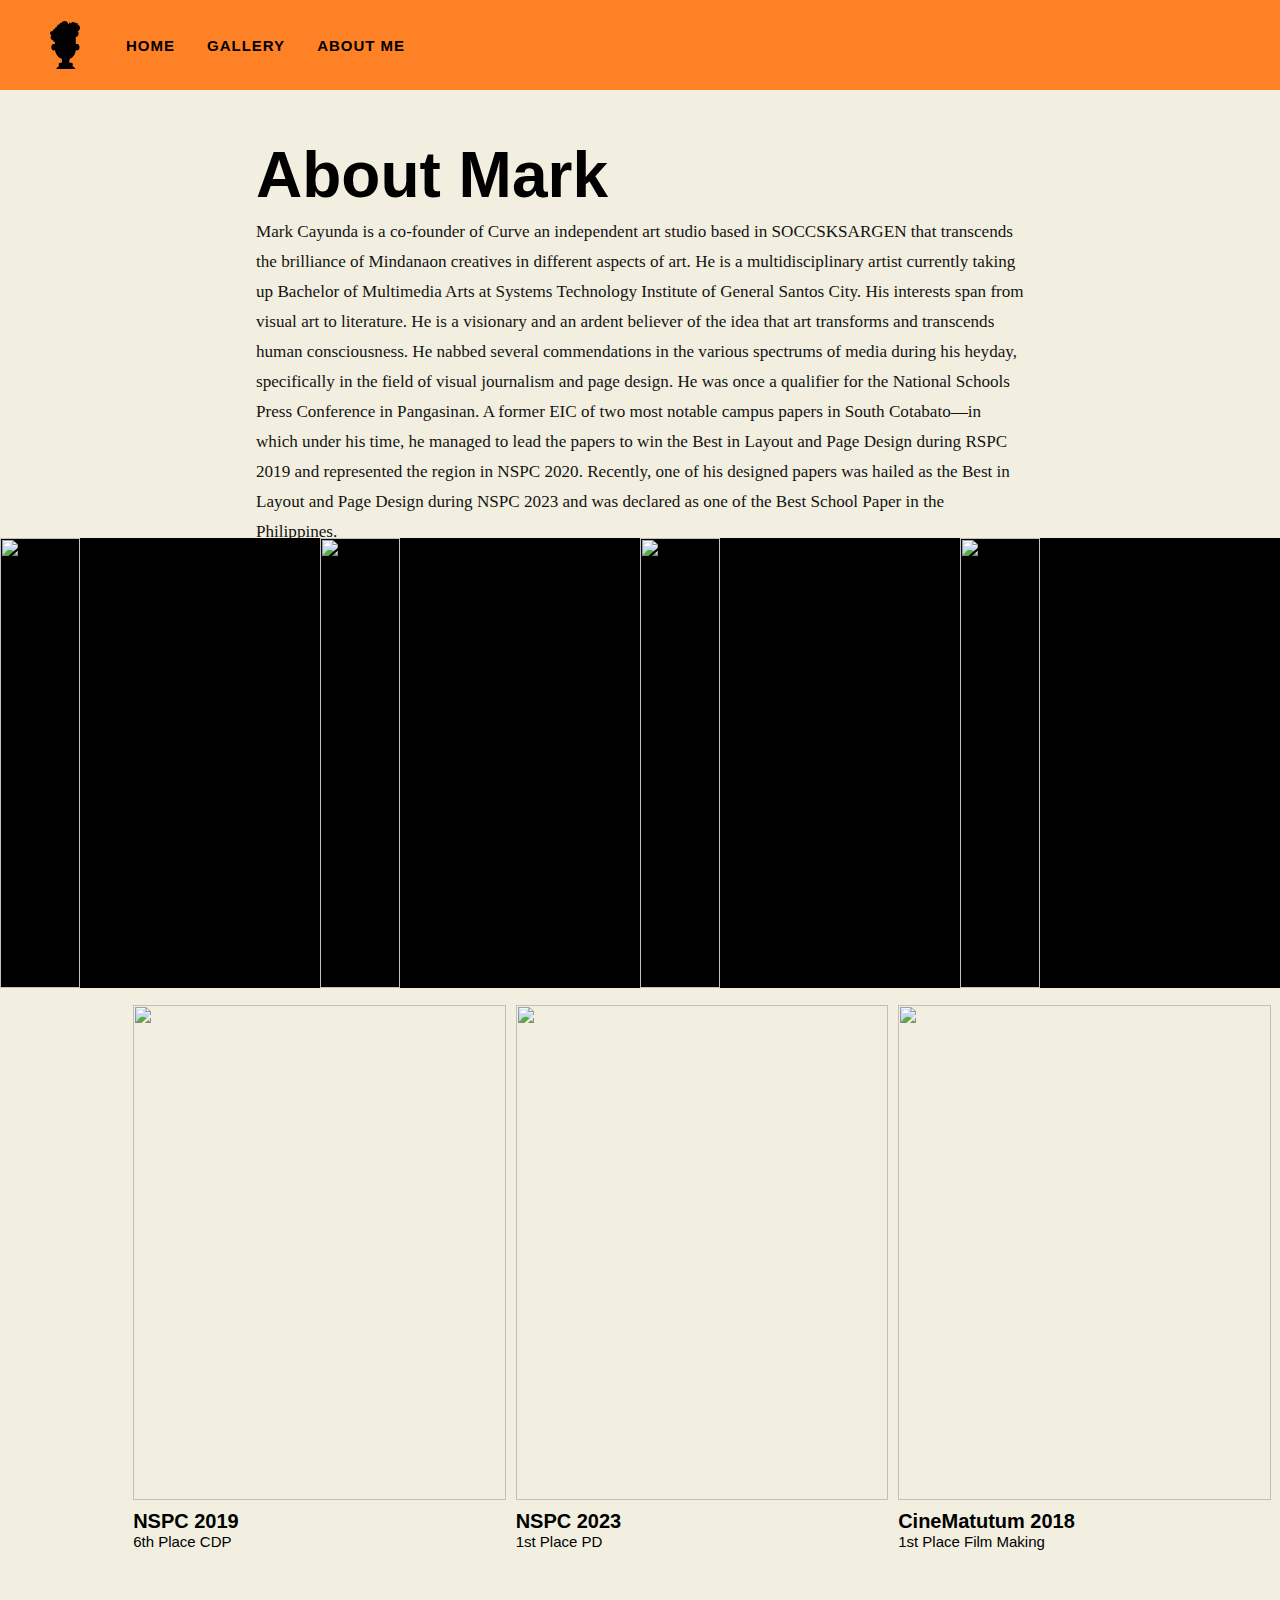
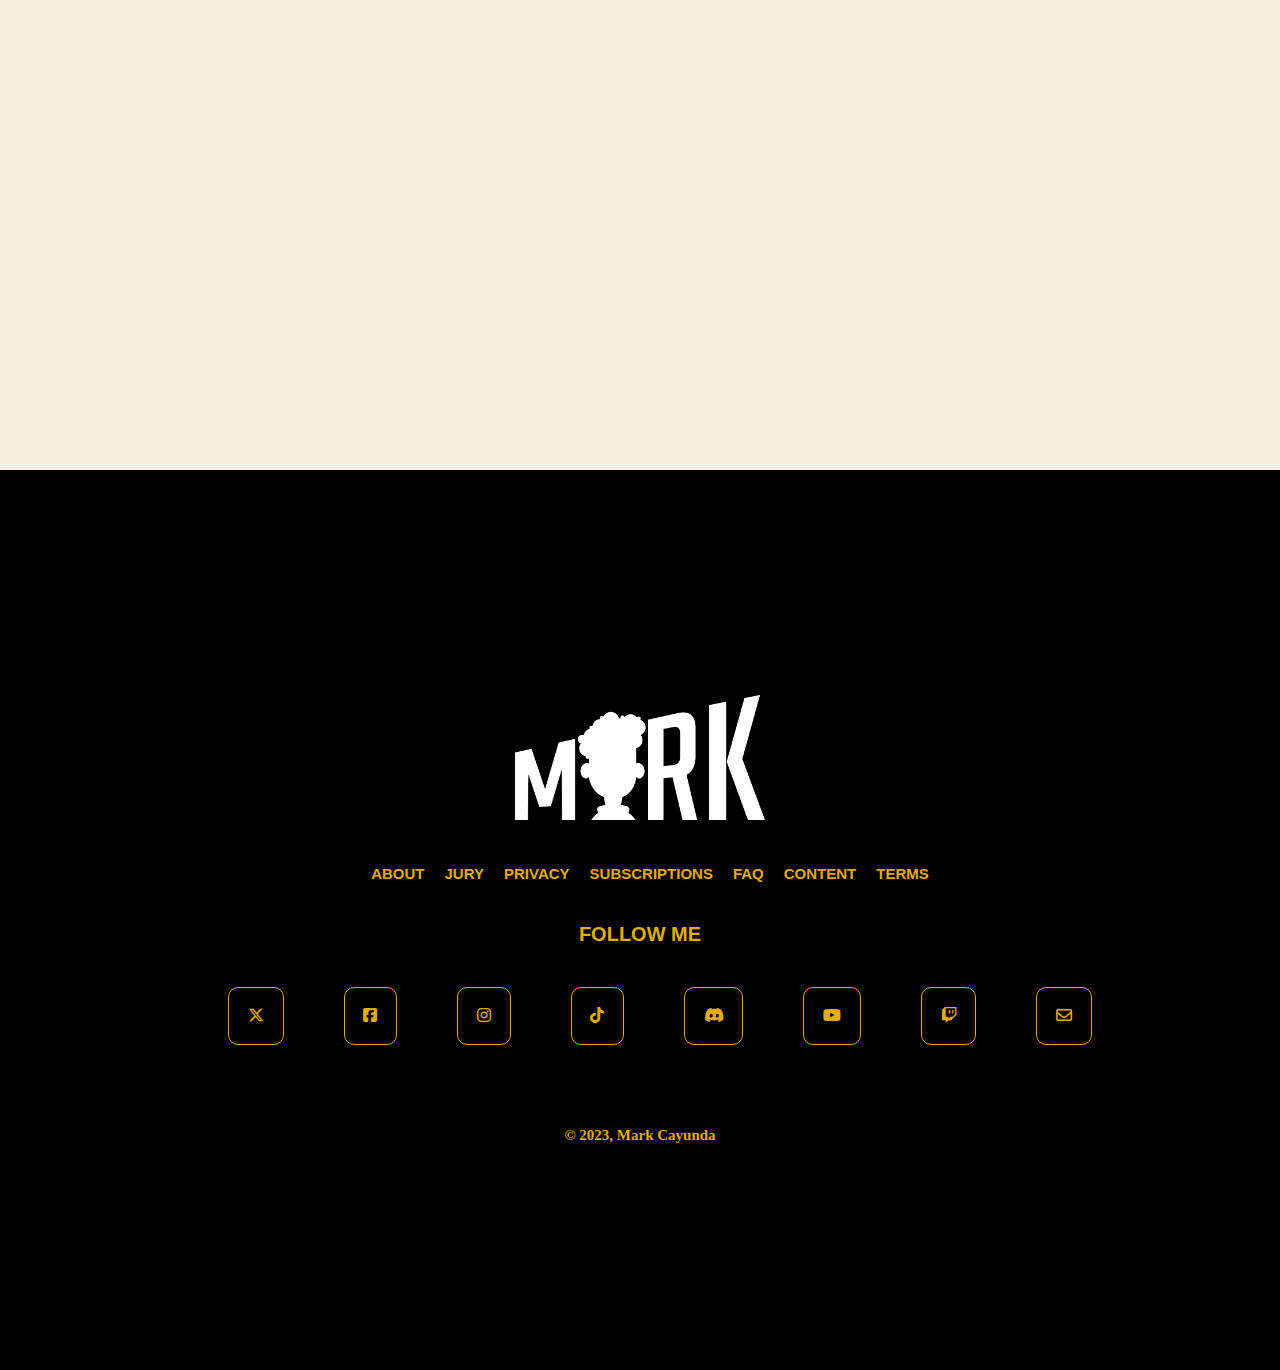
==== about.html @ 711159b0 "Add files via upload" ====
<!DOCTYPE html>
<html lang="en">
<head>
    <meta charset="UTF-8">
    <meta http-equiv="X-UA-Compatible" content="IE=edge">
    <meta name="viewport" content="width=device-width, initial-scale=1.0">
    <title>Mark Cayunda</title>
    <link rel="shortcut icon" type="x-icon" href="Asset 3.png">
    <link rel="stylesheet" href="about.css">
    <link rel="stylesheet" href="https://cdnjs.cloudflare.com/ajax/libs/font-awesome/6.4.2/css/all.min.css">
</head>
<body>
    <div class="bg">
        <div class="navBar">
            <div class="navHolder">
            <img src="30860c37-be19-4e46-a643-91ede0879489.png" alt="Logo" class="Logo">
            <button class="btn1"><a href="index.html">HOME</a></button>
            <button class="btn2"><a href="works.html">GALLERY</a></button>
            <button class="btn3">ABOUT ME</button>
            </div>
        </div>
        <div class="b-content">
            <div class="b-container">
                <div class="b-text">
                    <h1>About Mark</h1>
                    <p>Mark Cayunda is a co-founder of Curve an independent art studio based in SOCCSKSARGEN that transcends the brilliance of 
                        Mindanaon creatives in different aspects of art. He is a multidisciplinary artist 
                        currently taking up Bachelor of Multimedia Arts at Systems Technology Institute of
                         General Santos City. His interests span from visual art to literature. He is a 
                         visionary and an ardent believer of the idea that art transforms and transcends 
                         human consciousness.  He nabbed several commendations in the various spectrums of 
                        media during his heyday, specifically in the field of visual journalism and page 
                        design. He was once a qualifier for the National Schools Press Conference in 
                        Pangasinan. A former EIC of two most notable campus papers in South Cotabato—in which 
                        under his time, he managed to lead the papers to win the Best in Layout and Page Design
                         during RSPC 2019 and represented the region in NSPC 2020. Recently, one of his 
                         designed papers was hailed as the Best in Layout and Page Design during NSPC 2023 and 
                         was declared as one of the Best School Paper in the Philippines.</p>
                    <div class="awards">
                        <h1>Awards</h1>
                        <div class="c-sqr">
                            <div class="tab">
                                <img src="mark7.jpeg" alt="">
                                <h1>NSPC 2019</h1>
                                <h3>6th Place CDP</h3>
                            </div>
                            <div class="tab">
                                <img src="mark8.jpeg" alt="">
                                <h1>NSPC 2023</h1>
                                <h3>1st Place PD</h3>
                            </div>
                            <div class="tab">
                                <img src="mark9.jpeg" alt="">
                                <h1>CineMatutum 2018</h1>
                                <h3>1st Place Film Making</h3>
                            </div>
                            <div class="tab">
                                <img src="mark10.png" alt="">
                                <h1>BDCP 2020</h1>
                                <h3>3rd Place IGFX Making</h3>
                            </div>
                        </div>
                    </div>
                </div>                   
            </div>
            <div class="photos">
                <img src="mark6.png" alt="">
                <img src="mark.jpg" alt="">
                <img src="Mark2.jpg" alt="">
                <img src="mark5.JPG" alt="">
            </div>
        </div>
        <div class="ref">
            <div class="cright">
                <div class="cimg">
                    <img src="Asset 1.png" alt="logo">
                </div>
                <div class="cli">
                    <ul>
                        <li>ABOUT</li>
                        <li>JURY</li>
                        <li>PRIVACY</li>
                        <li>SUBSCRIPTIONS</li>
                        <li>FAQ</li>
                        <li>CONTENT</li>
                        <li>TERMS</li>
                    </ul>
                </div>
                <div class="socmed">
                    <h1>FOLLOW ME</h1>
                    <div class="socapp">
                        <ul>
                            <li><i class="fa-brands fa-x-twitter"></i></li>
                            <li><i class="fa-brands fa-square-facebook"></i></li>
                            <li><i class="fa-brands fa-instagram"></i></li>
                            <li><i class="fa-brands fa-tiktok"></i></li>
                            <li><i class="fa-brands fa-discord"></i></li>
                            <li><i class="fa-brands fa-youtube"></i></li>
                            <li><i class="fa-brands fa-twitch"></i></li>
                            <li><i class="fa-regular fa-envelope"></i></li>
                        </ul>
                    </div>
                </div>
                <div class="cp">
                    <h1>© 2023, Mark Cayunda</h1>
                </div>
            </div>
        </div>
    </div>
</body>
</html>
---- about.css ----
*{
    margin: 0;
}
@font-face {
    font-family: 'Circular';
    src: url('CircularStd-Black.otf') format('otf');
}
@font-face {
    font-family: 'Merry';
    src: url('Merriweather-Light.ttf') format('tff');
}
.bg{
    width: 100%;
    height: 100vh;
}
.navBar{
    width: 100%;
    height: 90px;
    background-color: #ff8125;
    display:flex;
    align-items: center;
    position:fixed;
    z-index: 2;
}
.navHolder{
    display: flex;
    align-items:center;
    margin: 40px;
}
.navHolder img,button{
    margin: 10px;
}
.navHolder .btn1,.btn2,.btn3,.btn4,.btn5,.btn6{
    border: none;
    background-color: transparent;
    font-size:15px;
    font-weight: bolder;
    font-family: Arial, Helvetica, sans-serif;
}
button{
    cursor: pointer;
    letter-spacing: 1px;
}
.navHolder a{
    text-decoration: none;
    color: black;
}
.navBar img{
    width: 30px;
    margin-right: 30px;
}
.b-content{
    width: 100%;
    height: 230vh;
    background-color: #f2efe0;
    display: flex;
    justify-content: center;
}
.b-container{
    width: 60%;
    height: 150vh;
    position: relative;
    background-color: #f2efe0;
}
.b-text{
    width: 100%;
    padding-top: 18%;
}
.b-text h1{
    margin-bottom: 5px;
    font-size: 400%;
    font-family: 'Circular', sans-serif;
}
.b-text p{
    font-family: 'Merry';
    font-size: 107%;
    line-height: 30px;
    color: rgb(19, 19, 19);
}
.photos{
    width: 100%;
    height: 50%;
    margin-top: 42%;
    display: flex;
    background-color: black;
    position: absolute;
}
.photos img{
    width: 25%;
    height: 100%;
    clip: rect(0, 1200px, 1200px, 0);
}
.awards{
    margin-top: 50%;
    width: 170vh;
    position: relative;
    right: 16%;
}
.awards h1{
    font-size: 370%;
    font-family: 'Circular', sans-serif;
}
.c-sqr{
    width: 100%;
    height: 60vh;
    display: flex;
}
.c-sqr div{
    width: 25%;
    height: 55vh;
    margin-right: 10px;
}
.tab h1{
    font-size: 20px;
    font-family: 'Circular', sans-serif;
    font-weight: bold;
}
.tab h3{
    font-size: 15px;
    font-family: 'Merry', sans-serif;
    position: relative;
    bottom: 5px;
    font-weight: lighter;
}
.tab img{
    width: 100%;
    height: 55vh;
    margin-bottom: 10px;
}
.ref{
    width: 100%;
    height: 100vh;
    display: flex;
    justify-content: center;
    align-items: center;
    background-color: black;
}
.cright{
    width: 80%;
    height: 50vh;
}
.cimg{
    display: flex;
    justify-content: center;
    padding-bottom: 2%;
}
.cright img{
    width: 250px;
    height: 125px;
    margin-bottom: 25px;
}
.cli ul li{
    color: #E1AD01;
    font-family: Arial, Helvetica, sans-serif;
    list-style-type: none;
    margin-right: 20px;
    font-size: 15px;
    font-weight: bold;
    cursor: pointer;
    transition: 0.3s;
}
.cli ul li:hover{
    color: rgb(255, 193, 78);
}
.cli ul{
    display: flex;
    justify-content: center;
}
.socmed h1{
    color: #E1AD01;
    display: flex;
    justify-content: center;
    margin: 4% 0;
    font-family: Arial, Helvetica, sans-serif;
    font-size: 20px;
}
.socapp{
    display: flex;
    justify-content: center;
}
.socapp ul{
    display: flex;
    justify-content: center;
}
.socapp ul li{
    color: #E1AD01;
    font-family: Arial, Helvetica, sans-serif;
    list-style-type: none;
    margin: 0 30px;
    font-size: 100%;
    padding: 3%;
    cursor: pointer;
    border-style: solid;
    border-color: #E1AD01;
    border-width: 1px;
    border-radius: 10px;
    transition: 0.3s;
}
.socapp ul li:hover{
    background-color: #E1AD01;
    color: black;
}
.cp h1{
    color: #E1AD01;
    justify-content: center;
    display: flex;
    font-size: 15px;
    margin-top: 8%;
}
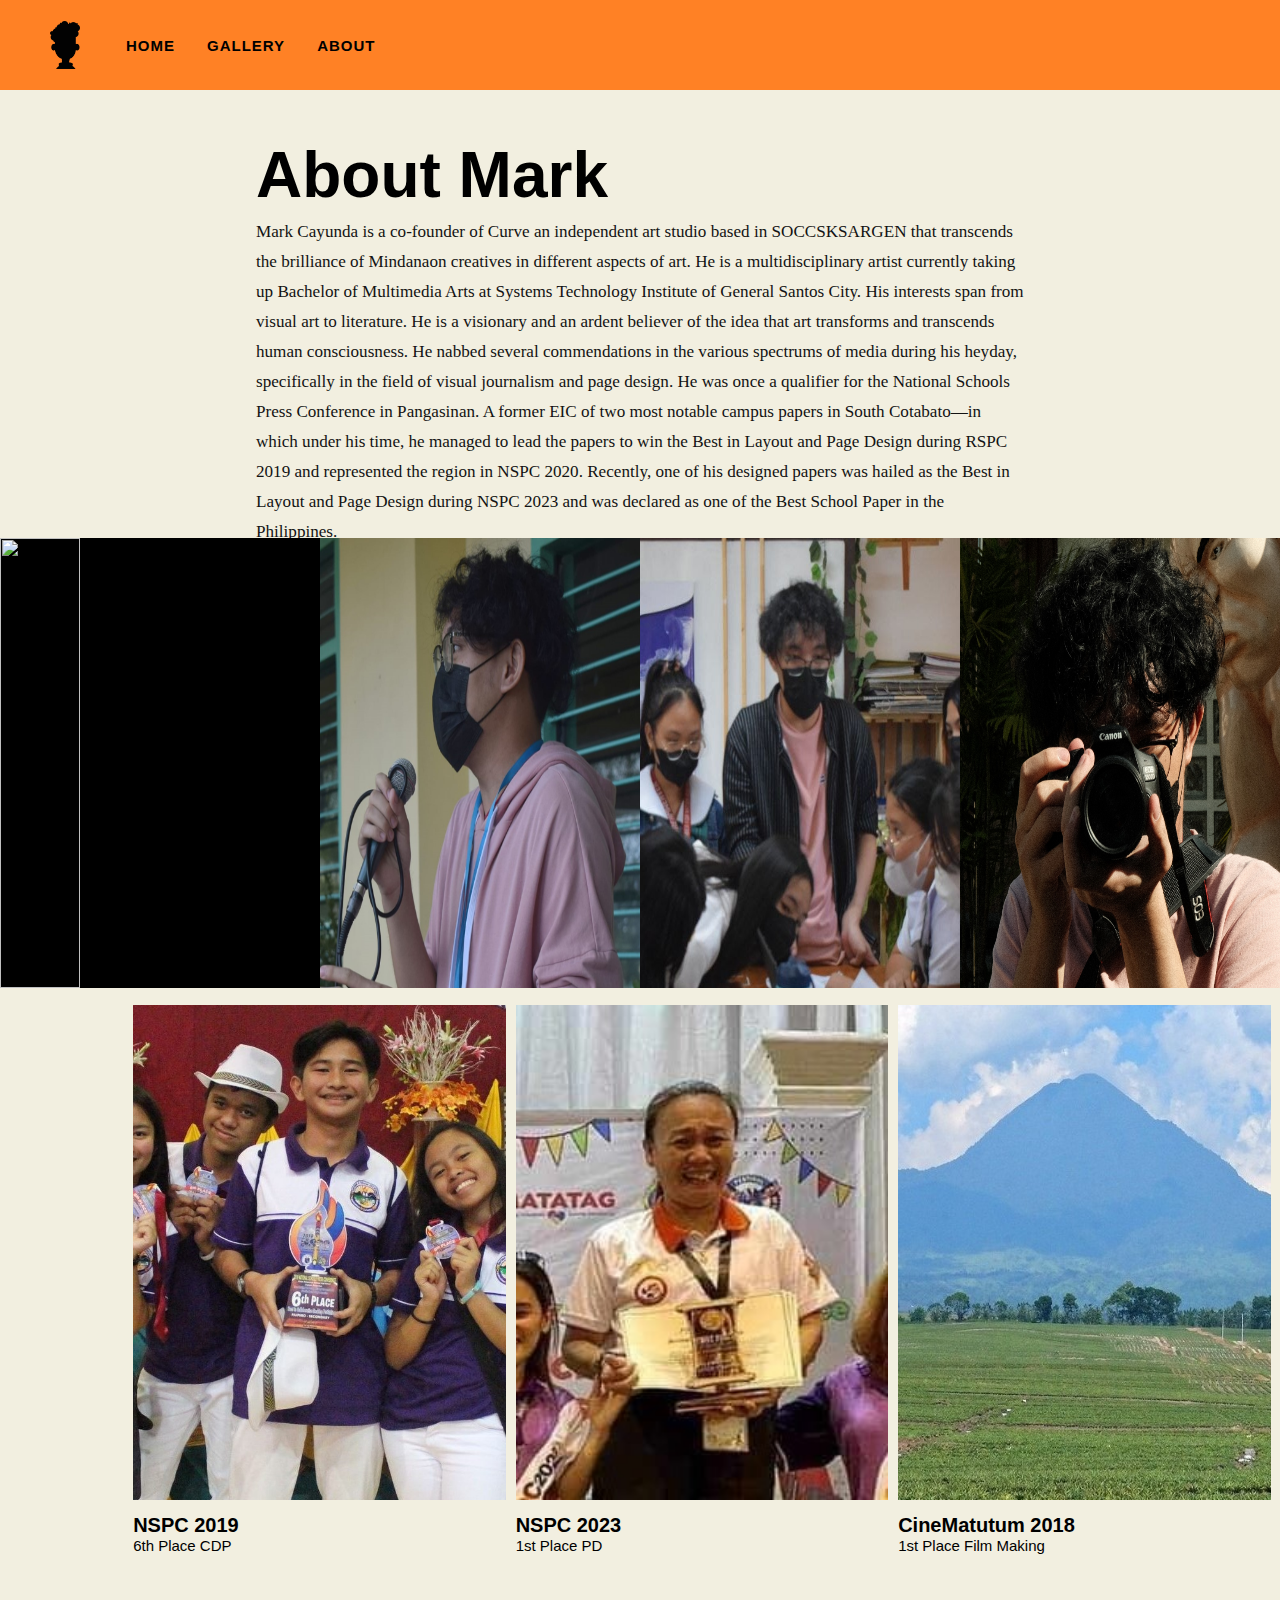
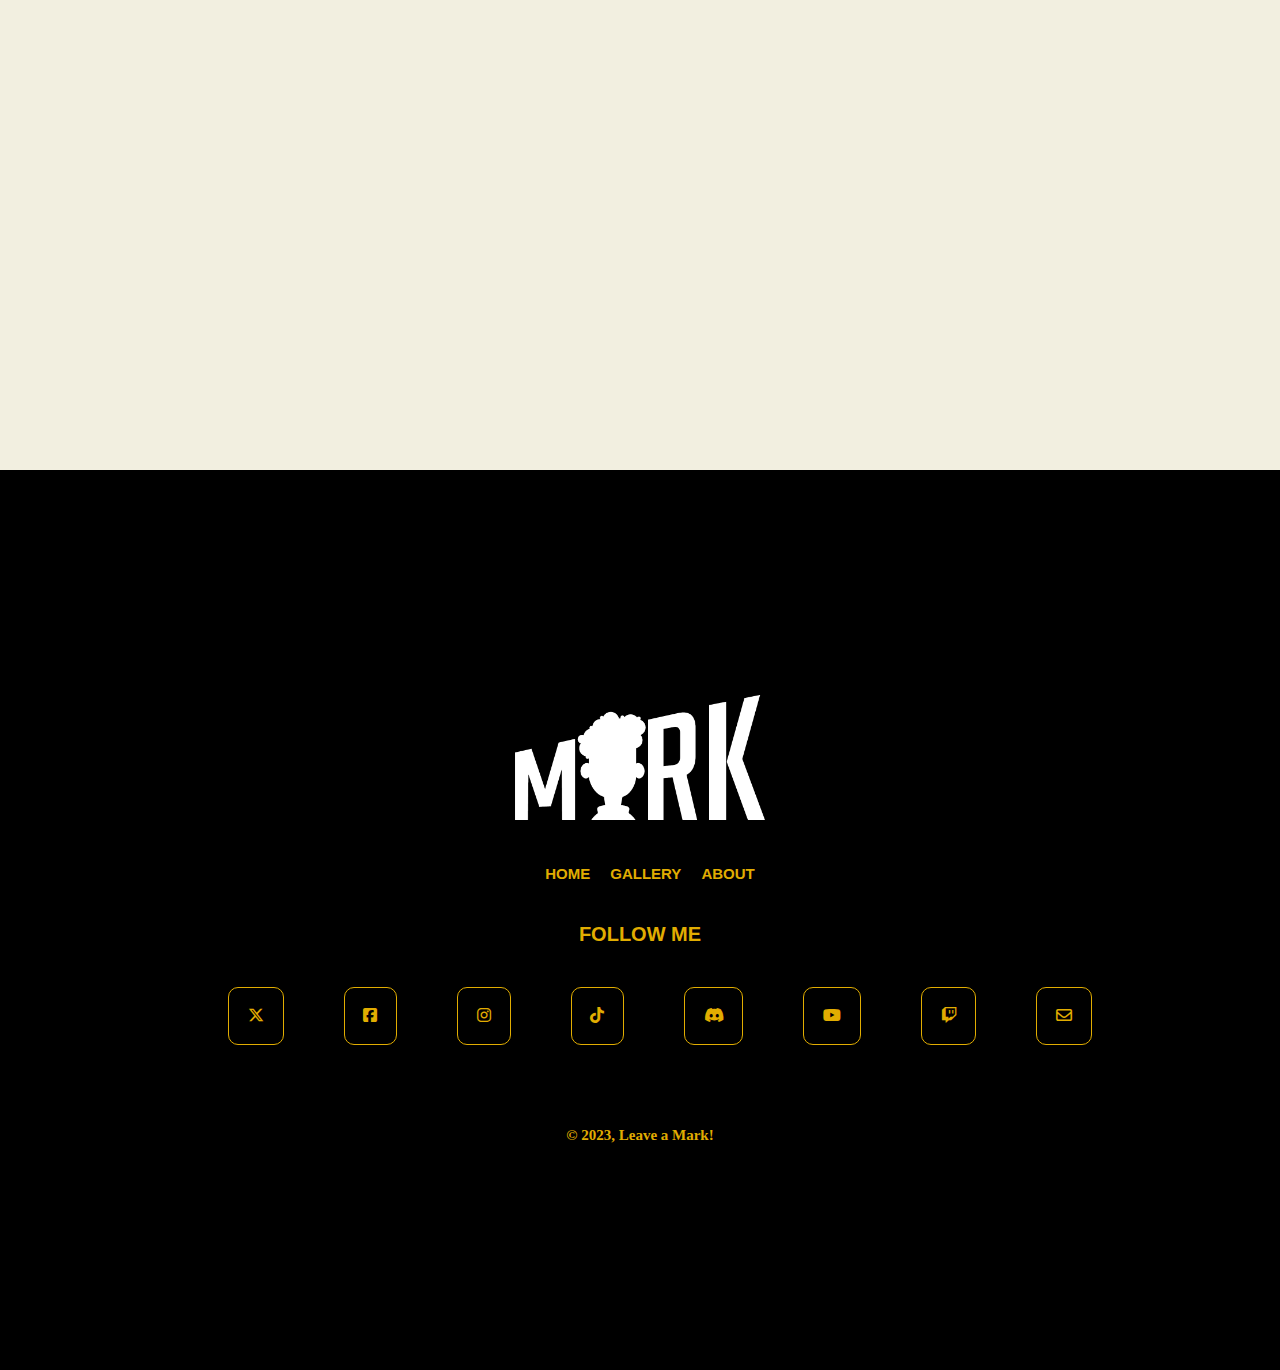
==== commit c85700c1: "Update about.html" ====
--- a/about.html
+++ b/about.html
@@ -16,7 +16,7 @@
             <img src="30860c37-be19-4e46-a643-91ede0879489.png" alt="Logo" class="Logo">
             <button class="btn1"><a href="index.html">HOME</a></button>
             <button class="btn2"><a href="works.html">GALLERY</a></button>
-            <button class="btn3">ABOUT ME</button>
+            <button class="btn3">ABOUT</button>
             </div>
         </div>
         <div class="b-content">
@@ -77,13 +77,9 @@
                 </div>
                 <div class="cli">
                     <ul>
+                        <li>HOME</li>
+                        <li>GALLERY</li>
                         <li>ABOUT</li>
-                        <li>JURY</li>
-                        <li>PRIVACY</li>
-                        <li>SUBSCRIPTIONS</li>
-                        <li>FAQ</li>
-                        <li>CONTENT</li>
-                        <li>TERMS</li>
                     </ul>
                 </div>
                 <div class="socmed">
@@ -102,10 +98,10 @@
                     </div>
                 </div>
                 <div class="cp">
-                    <h1>© 2023, Mark Cayunda</h1>
+                    <h1>© 2023, Leave a Mark!</h1>
                 </div>
             </div>
         </div>
     </div>
 </body>
-</html>+</html>
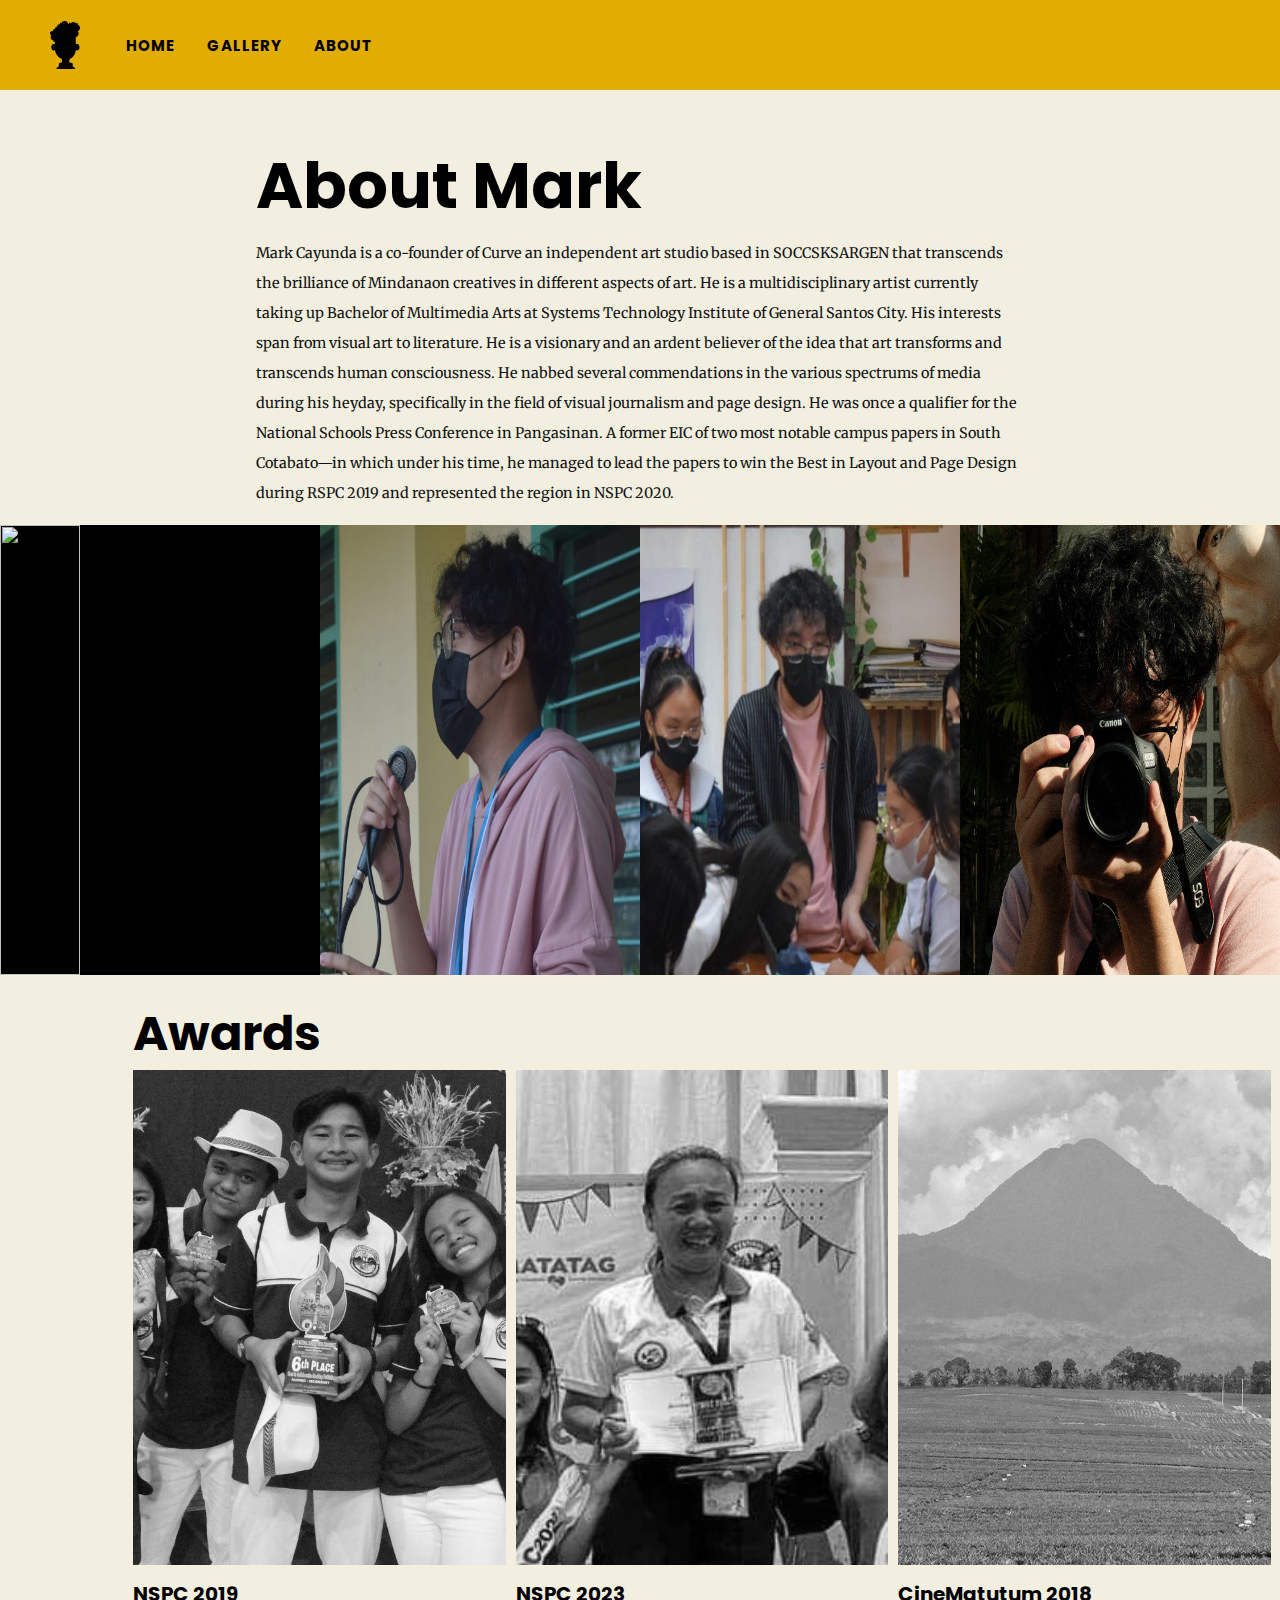
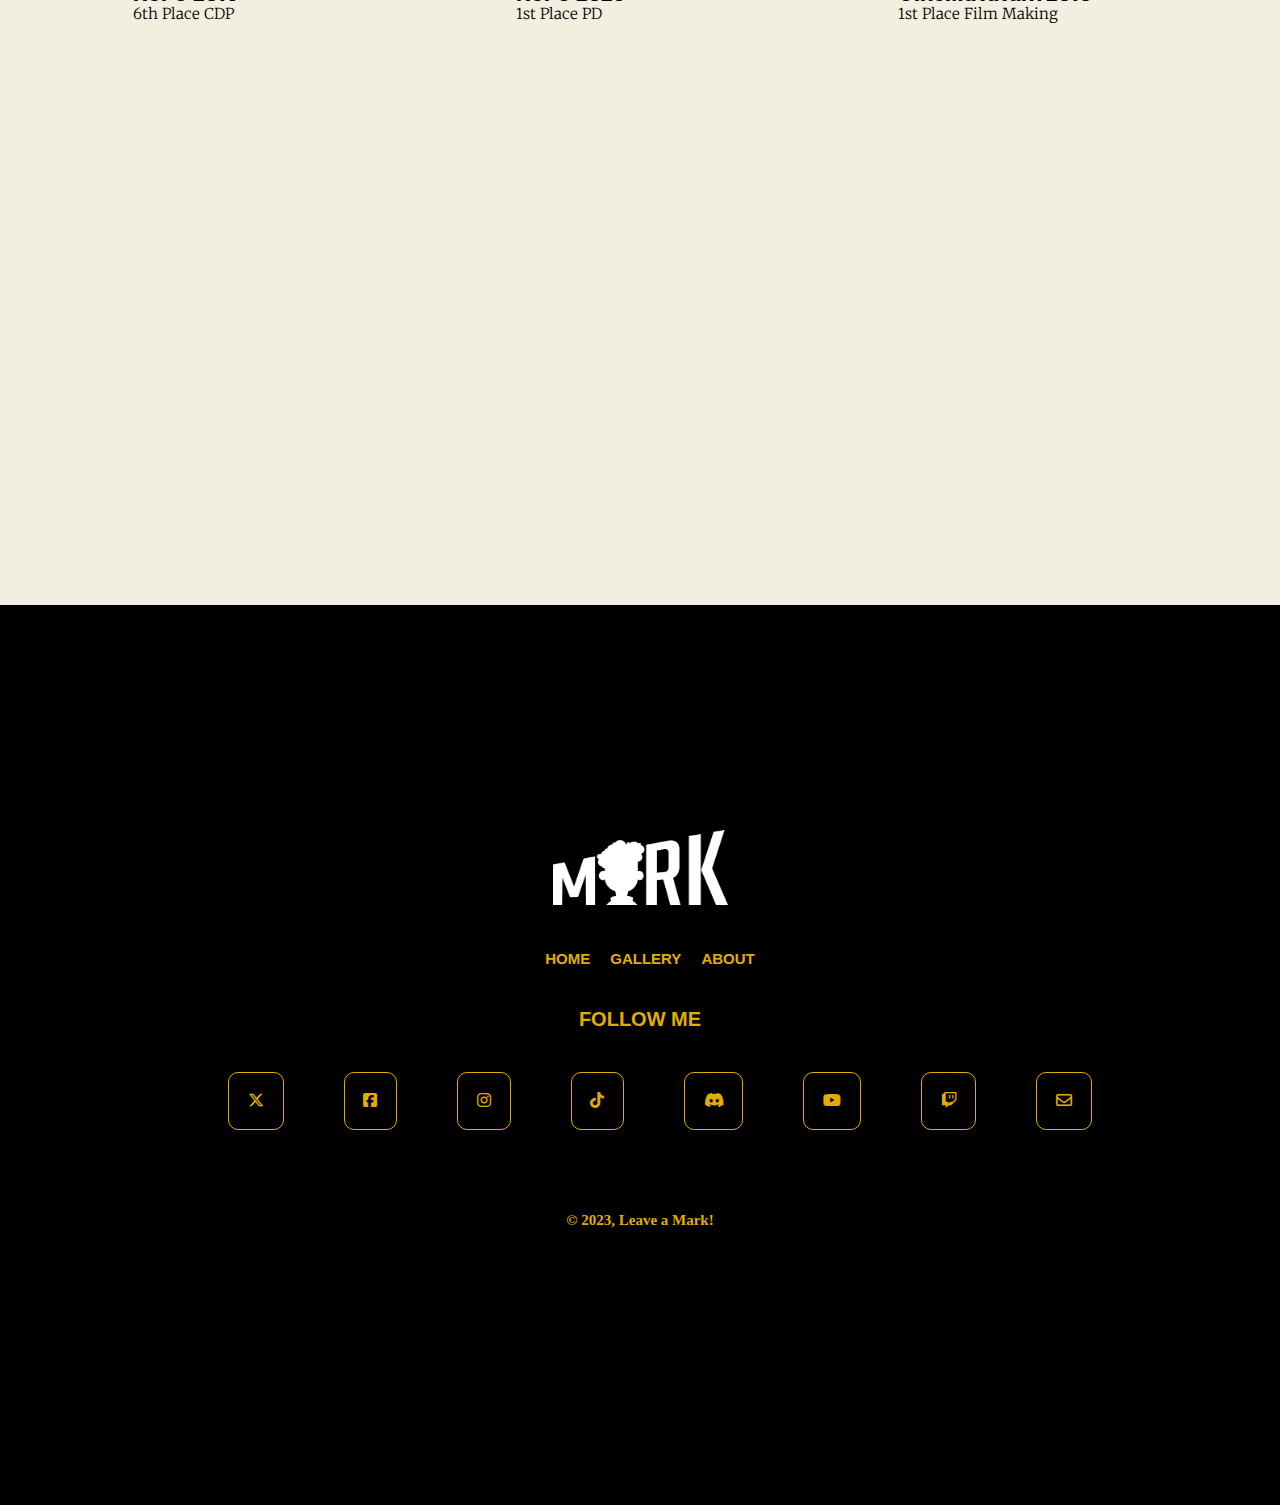
==== commit 5523431d: "Update about.html" ====
--- a/about.html
+++ b/about.html
@@ -5,6 +5,12 @@
     <meta http-equiv="X-UA-Compatible" content="IE=edge">
     <meta name="viewport" content="width=device-width, initial-scale=1.0">
     <title>Mark Cayunda</title>
+    <link rel="preconnect" href="https://fonts.googleapis.com">
+    <link rel="preconnect" href="https://fonts.gstatic.com" crossorigin>
+    <link href="https://fonts.googleapis.com/css2?family=Poppins:wght@700&display=swap" rel="stylesheet">
+    <link rel="preconnect" href="https://fonts.googleapis.com">
+    <link rel="preconnect" href="https://fonts.gstatic.com" crossorigin>
+    <link href="https://fonts.googleapis.com/css2?family=Merriweather:wght@300&family=Poppins:wght@800&display=swap" rel="stylesheet">
     <link rel="shortcut icon" type="x-icon" href="Asset 3.png">
     <link rel="stylesheet" href="about.css">
     <link rel="stylesheet" href="https://cdnjs.cloudflare.com/ajax/libs/font-awesome/6.4.2/css/all.min.css">
@@ -22,7 +28,7 @@
         <div class="b-content">
             <div class="b-container">
                 <div class="b-text">
-                    <h1>About Mark</h1>
+                    <h1 class="h1-text">About Mark</h1>
                     <p>Mark Cayunda is a co-founder of Curve an independent art studio based in SOCCSKSARGEN that transcends the brilliance of 
                         Mindanaon creatives in different aspects of art. He is a multidisciplinary artist 
                         currently taking up Bachelor of Multimedia Arts at Systems Technology Institute of
@@ -33,11 +39,13 @@
                         design. He was once a qualifier for the National Schools Press Conference in 
                         Pangasinan. A former EIC of two most notable campus papers in South Cotabato—in which 
                         under his time, he managed to lead the papers to win the Best in Layout and Page Design
-                         during RSPC 2019 and represented the region in NSPC 2020. Recently, one of his 
+                         during RSPC 2019 and represented the region in NSPC 2020. 
+                         <div class="space"></div>
+                         Recently, one of his 
                          designed papers was hailed as the Best in Layout and Page Design during NSPC 2023 and 
                          was declared as one of the Best School Paper in the Philippines.</p>
                     <div class="awards">
-                        <h1>Awards</h1>
+                        <h1 class="header1">Awards</h1>
                         <div class="c-sqr">
                             <div class="tab">
                                 <img src="mark7.jpeg" alt="">
@@ -77,9 +85,9 @@
                 </div>
                 <div class="cli">
                     <ul>
-                        <li>HOME</li>
-                        <li>GALLERY</li>
-                        <li>ABOUT</li>
+                        <li><a href="index.html">HOME</a></li>
+                        <li><a href="works.html">GALLERY</a></li>
+                        <li><a href="about.html">ABOUT</a></li>
                     </ul>
                 </div>
                 <div class="socmed">
--- a/about.css
+++ b/about.css
@@ -2,12 +2,12 @@
     margin: 0;
 }
 @font-face {
-    font-family: 'Circular';
-    src: url('CircularStd-Black.otf') format('otf');
+font-family: 'Poppins', sans-serif;
+    src: url('Website/CircularStd-Black.otf') format('otf');
 }
 @font-face {
     font-family: 'Merry';
-    src: url('Merriweather-Light.ttf') format('tff');
+    src: url('Website/Merriweather-Light.ttf') format('tff');
 }
 .bg{
     width: 100%;
@@ -16,7 +16,7 @@
 .navBar{
     width: 100%;
     height: 90px;
-    background-color: #ff8125;
+    background-color: #E1AD01;
     display:flex;
     align-items: center;
     position:fixed;
@@ -35,7 +35,7 @@
     background-color: transparent;
     font-size:15px;
     font-weight: bolder;
-    font-family: Arial, Helvetica, sans-serif;
+    font-family: 'Poppins', sans-serif;
 }
 button{
     cursor: pointer;
@@ -51,14 +51,14 @@
 }
 .b-content{
     width: 100%;
-    height: 230vh;
+    height: 245vh;
     background-color: #f2efe0;
     display: flex;
     justify-content: center;
 }
 .b-container{
     width: 60%;
-    height: 150vh;
+    height: 170vh;
     position: relative;
     background-color: #f2efe0;
 }
@@ -66,21 +66,26 @@
     width: 100%;
     padding-top: 18%;
 }
-.b-text h1{
+.h1-text{
     margin-bottom: 5px;
     font-size: 400%;
-    font-family: 'Circular', sans-serif;
+    font-family: 'Poppins', sans-serif;
 }
 .b-text p{
-    font-family: 'Merry';
-    font-size: 107%;
+    font-family: 'Merriweather', serif;
+    font-size: 90%;
     line-height: 30px;
     color: rgb(19, 19, 19);
 }
+.space{
+    width: 100%;
+    height: 1px;
+    margin-top: 51%;
+}
 .photos{
     width: 100%;
     height: 50%;
-    margin-top: 42%;
+    margin-top: 41%;
     display: flex;
     background-color: black;
     position: absolute;
@@ -91,14 +96,14 @@
     clip: rect(0, 1200px, 1200px, 0);
 }
 .awards{
-    margin-top: 50%;
+    margin-top: 8%;
     width: 170vh;
     position: relative;
     right: 16%;
 }
-.awards h1{
-    font-size: 370%;
-    font-family: 'Circular', sans-serif;
+.header1{
+    font-size: 300%;
+    font-family: 'Poppins', sans-serif;
 }
 .c-sqr{
     width: 100%;
@@ -112,12 +117,12 @@
 }
 .tab h1{
     font-size: 20px;
-    font-family: 'Circular', sans-serif;
+    font-family: 'Poppins', sans-serif;
     font-weight: bold;
 }
 .tab h3{
     font-size: 15px;
-    font-family: 'Merry', sans-serif;
+    font-family: 'Merriweather', sans-serif;
     position: relative;
     bottom: 5px;
     font-weight: lighter;
@@ -126,6 +131,7 @@
     width: 100%;
     height: 55vh;
     margin-bottom: 10px;
+    filter: grayscale(1);
 }
 .ref{
     width: 100%;
@@ -145,8 +151,8 @@
     padding-bottom: 2%;
 }
 .cright img{
-    width: 250px;
-    height: 125px;
+    width: 175px;
+    height: 75px;
     margin-bottom: 25px;
 }
 .cli ul li{
@@ -159,12 +165,16 @@
     cursor: pointer;
     transition: 0.3s;
 }
-.cli ul li:hover{
+.cli a:hover{
     color: rgb(255, 193, 78);
 }
 .cli ul{
     display: flex;
     justify-content: center;
+}
+.cli a{
+    text-decoration: none;
+    color: #E1AD01;
 }
 .socmed h1{
     color: #E1AD01;
@@ -206,4 +216,4 @@
     display: flex;
     font-size: 15px;
     margin-top: 8%;
-}+}
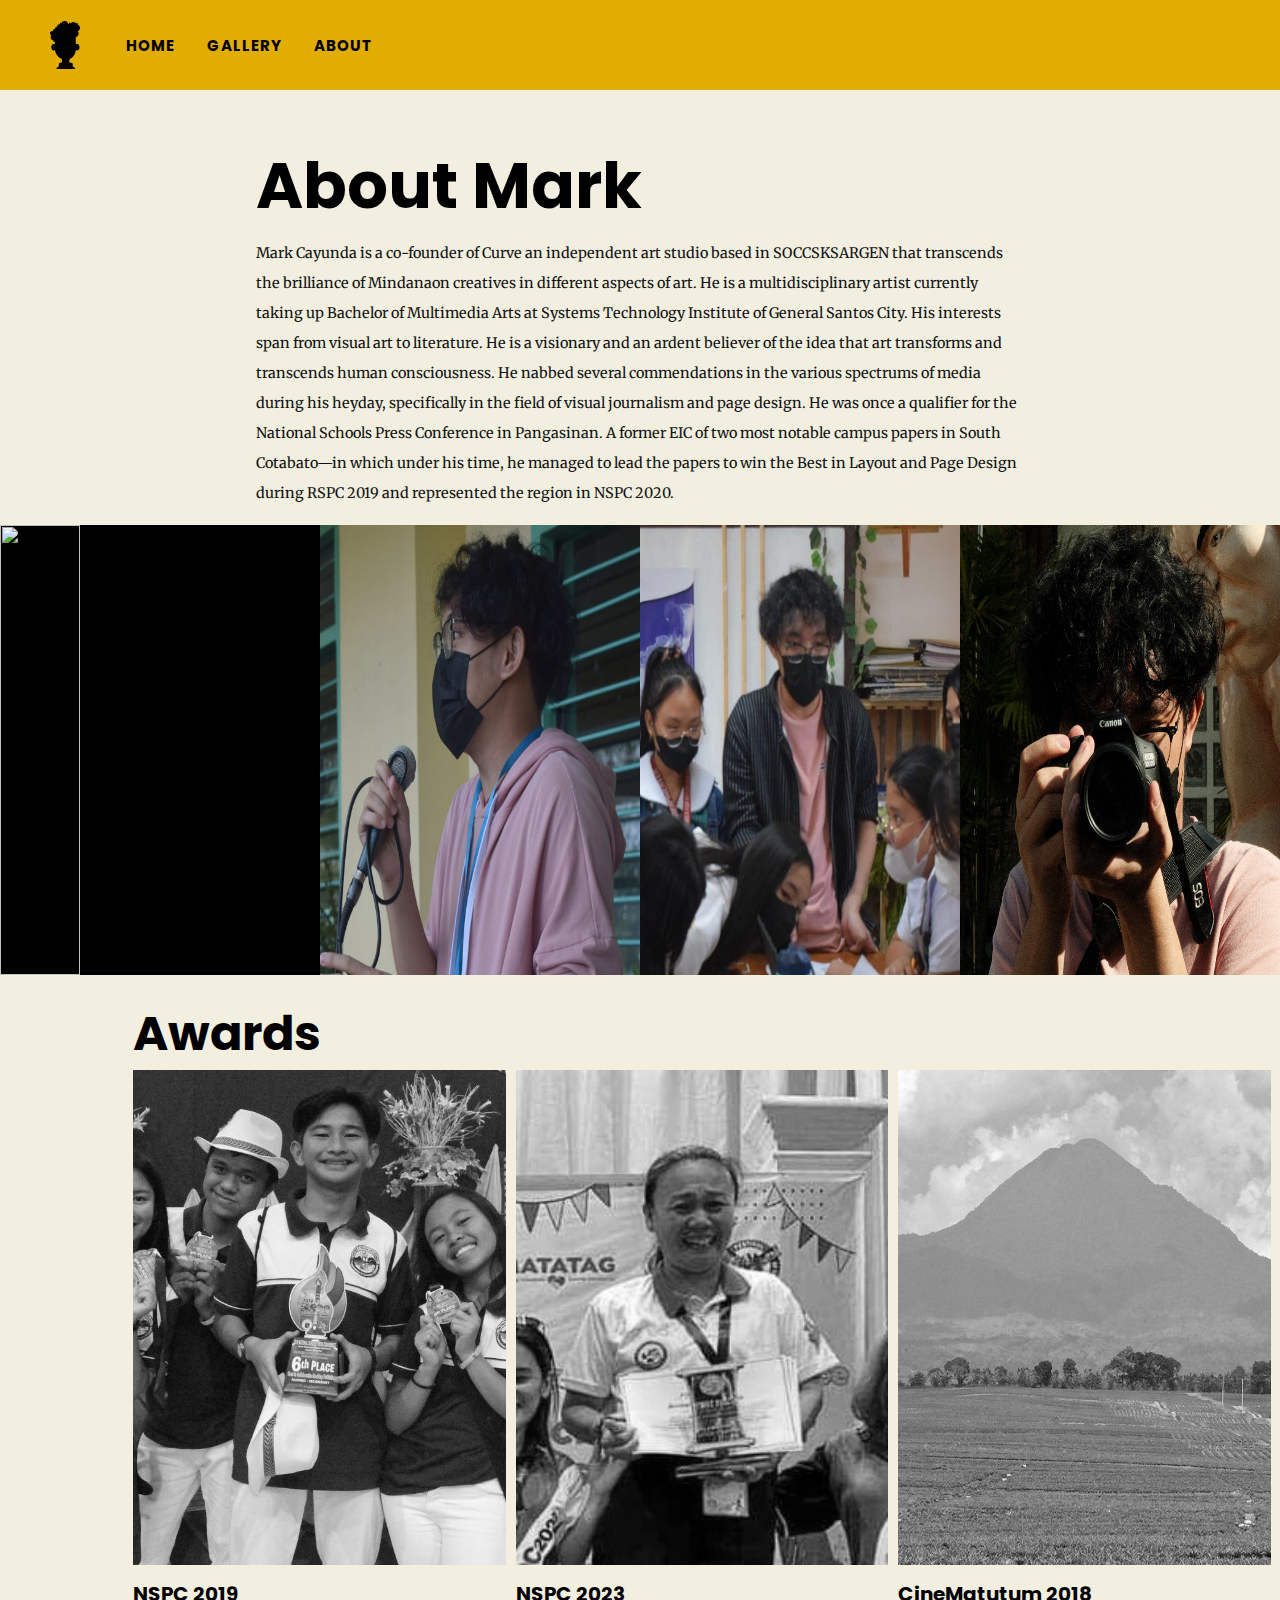
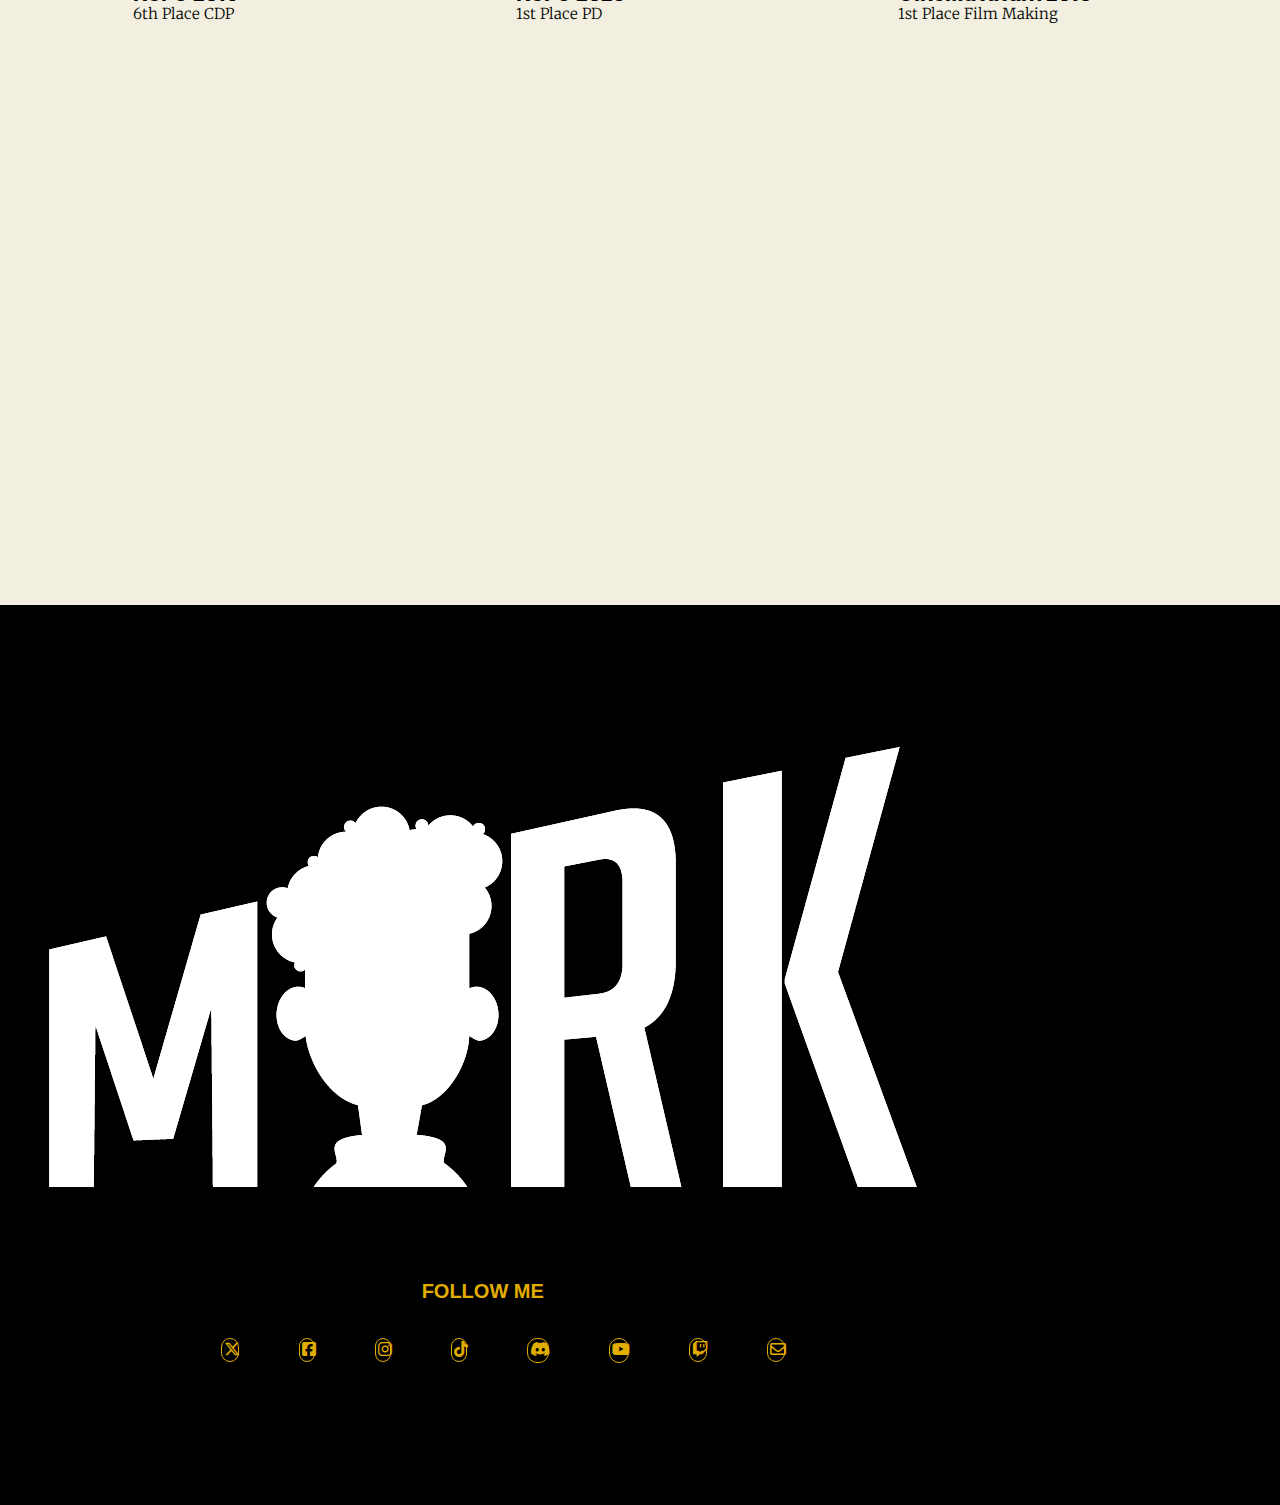
==== commit 2e905f5c: "Update about.html" ====
--- a/about.html
+++ b/about.html
@@ -79,37 +79,47 @@
             </div>
         </div>
         <div class="ref">
-            <div class="cright">
-                <div class="cimg">
-                    <img src="Asset 1.png" alt="logo">
+            <div class="r-container">
+            <div class="c-logo">
+                <img src="Asset 1.png" alt="">
+                <div class="c1">
+                    <div class="c2">
+                        <p>Polomolok <br>
+
+                            South Cotabato 
+                            Soccsksargen 
+                            Philippines
+                        </p>
+                    </div>
+                    <div class="c3">
+                        <p>
+                            cayundamark13@gmail.com
+                            09491276279
+                        </p>
+                    </div>
                 </div>
-                <div class="cli">
-                    <ul>
-                        <li><a href="index.html">HOME</a></li>
-                        <li><a href="works.html">GALLERY</a></li>
-                        <li><a href="about.html">ABOUT</a></li>
-                    </ul>
-                </div>
+            </div>
+            <div class="c-icons">
                 <div class="socmed">
                     <h1>FOLLOW ME</h1>
                     <div class="socapp">
                         <ul>
-                            <li><i class="fa-brands fa-x-twitter"></i></li>
-                            <li><i class="fa-brands fa-square-facebook"></i></li>
-                            <li><i class="fa-brands fa-instagram"></i></li>
-                            <li><i class="fa-brands fa-tiktok"></i></li>
-                            <li><i class="fa-brands fa-discord"></i></li>
-                            <li><i class="fa-brands fa-youtube"></i></li>
-                            <li><i class="fa-brands fa-twitch"></i></li>
-                            <li><i class="fa-regular fa-envelope"></i></li>
+                            <a href="https://www.youtube.com/watch?v=dQw4w9WgXcQ" target="_blank"><li><i class="fa-brands fa-x-twitter"></i></li></a>
+                            <a href="https://www.facebook.com/hicurvestudio" target="_blank"><li><i class="fa-brands fa-square-facebook"></i></li></a>
+                            <a href="https://www.instagram.com/mxxrcxx_/" target="_blank"><li><i class="fa-brands fa-instagram"></i></li></a>
+                            <a href="https://www.tiktok.com/@sigma_monkey0?lang=en" target="_blank"><li><i class="fa-brands fa-tiktok"></i></li></a>
+                            <a href="https://www.youtube.com/watch?v=dQw4w9WgXcQ" target="_blank"><li><i class="fa-brands fa-discord"></i></li></a>
+                            <a href="https://www.youtube.com/watch?v=dQw4w9WgXcQ" target="_blank"><li><i class="fa-brands fa-youtube"></i></li></a>
+                            <a href="https://www.twitch.tv/cdawgva" target="_blank"><li><i class="fa-brands fa-twitch"></i></li></a>
+                            <a href="https://www.youtube.com/watch?v=KqJO_3UsJ-Q" target="_blank"><li><i class="fa-regular fa-envelope"></i></li></a>
                         </ul>
                     </div>
                 </div>
-                <div class="cp">
-                    <h1>© 2023, Leave a Mark!</h1>
-                </div>
             </div>
-        </div>
+            </div>
+            <div class="crt">
+                <h1>© 2023, Leave a Mark!</h1>
+            </div>
     </div>
 </body>
 </html>
